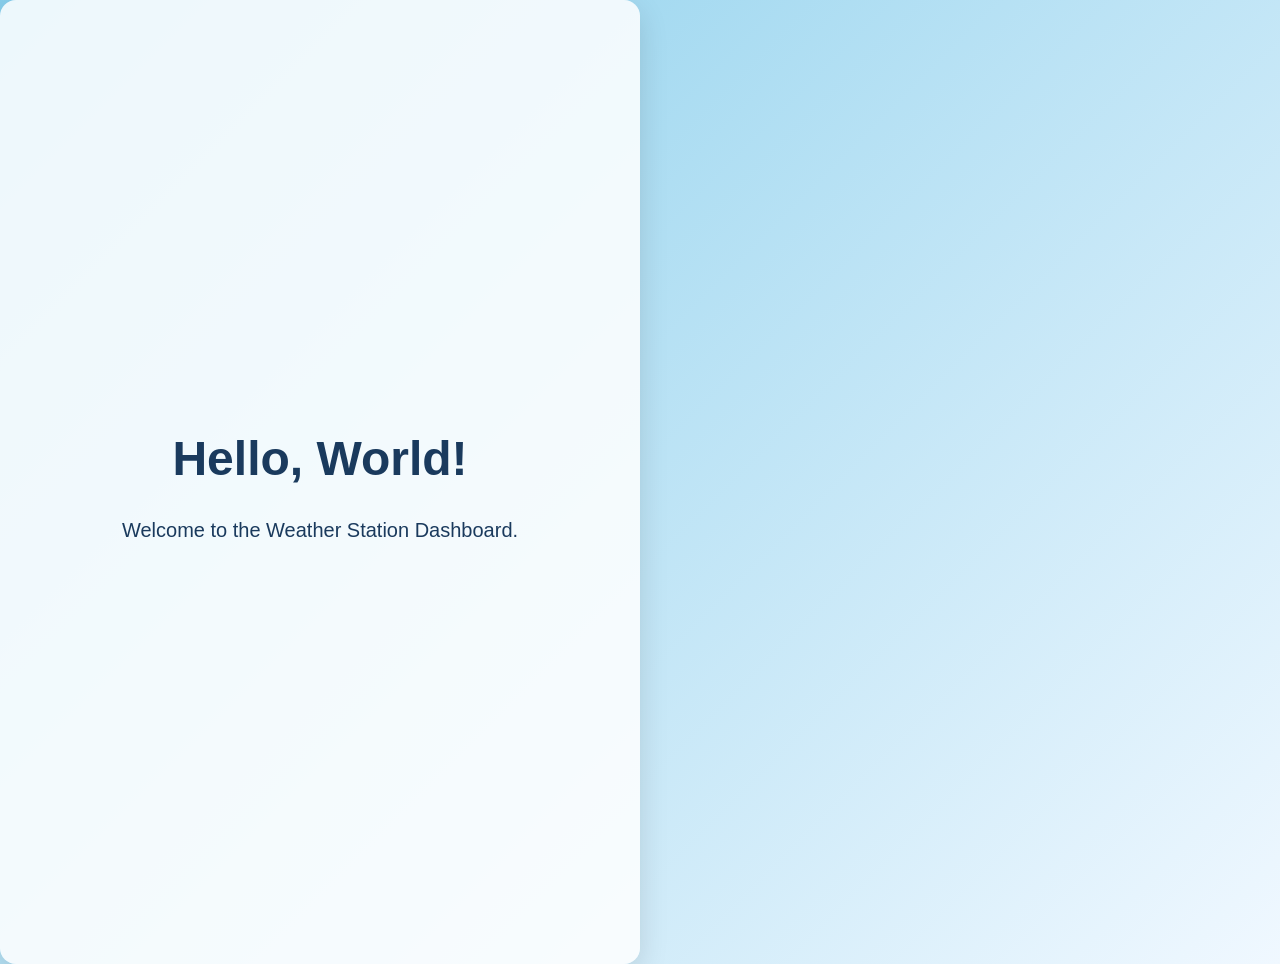
==== Dashboard/index.html @ 69f01187 "Added Dashboard Page and Updated Flask App to Serve Static Files" ====
<!DOCTYPE html>
<html lang="en">
<head>
  <meta charset="UTF-8">
  <meta name="viewport" content="width=device-width, initial-scale=1.0">
  <title>Weather Station Dashboard</title>
  <link rel="stylesheet" href="styles.css">
</head>
<body>
  <main class="card">
    <h1>Hello, World!</h1>
    <p>Welcome to the Weather Station Dashboard.</p>
  </main>
</body>
</html>
---- Dashboard/styles.css ----
body {
  font-family: Arial, sans-serif;
  margin: 0;
  padding: 0;
  background: linear-gradient(135deg, #87ceeb 0%, #f0f8ff 100%);
  color: #1a3a5d;
}

main {
  display: flex;
  flex-direction: column;
  align-items: center;
  justify-content: center;
  min-height: 100vh;
  padding: 2rem;
}

h1 {
  font-size: 3rem;
  margin-bottom: 0.5rem;
}

p {
  font-size: 1.25rem;
  line-height: 1.6;
}

.card {
  background: rgba(255, 255, 255, 0.85);
  border-radius: 1rem;
  box-shadow: 0 10px 30px rgba(0, 0, 0, 0.12);
  padding: 2rem;
  max-width: 36rem;
  text-align: center;
}
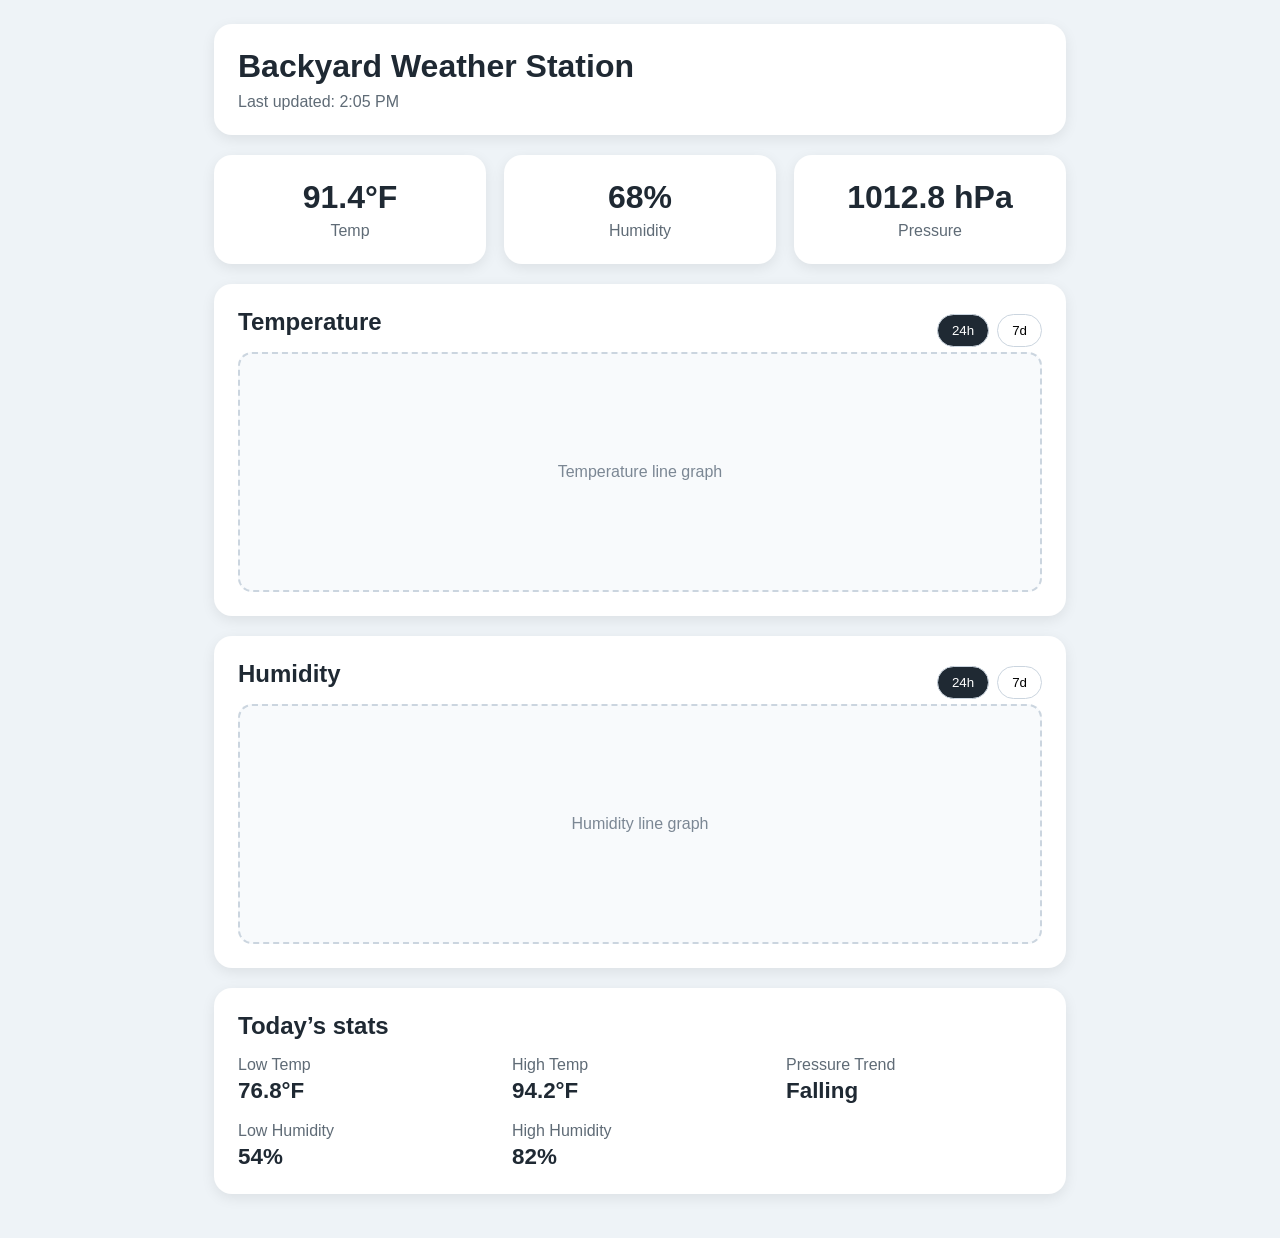
==== commit 89cc67fb: "added randonm seed data to database, added database helper functions, updated commit message with ne" ====
--- a/Dashboard/index.html
+++ b/Dashboard/index.html
@@ -1,15 +1,95 @@
 <!DOCTYPE html>
 <html lang="en">
 <head>
-  <meta charset="UTF-8">
-  <meta name="viewport" content="width=device-width, initial-scale=1.0">
-  <title>Weather Station Dashboard</title>
-  <link rel="stylesheet" href="styles.css">
+  <meta charset="UTF-8" />
+  <meta name="viewport" content="width=device-width, initial-scale=1.0" />
+  <title>Backyard Weather Station</title>
+  <link rel="stylesheet" href="styles.css" />
 </head>
 <body>
-  <main class="card">
-    <h1>Hello, World!</h1>
-    <p>Welcome to the Weather Station Dashboard.</p>
+  <main class="dashboard">
+    <header class="header">
+      <h1>Backyard Weather Station</h1>
+      <p>Last updated: <span id="lastUpdated">2:05 PM</span></p>
+    </header>
+
+    <section class="current-conditions">
+      <div class="card">
+        <div class="value">91.4°F</div>
+        <div class="label" id="currentTemp">Temp</div>
+      </div>
+
+      <div class="card">
+        <div class="value">68%</div>
+        <div class="label" id="currentHumidity">Humidity</div>
+      </div>
+
+      <div class="card">
+        <div class="value">1012.8 hPa</div>
+        <div class="label" id="currentPressure">Pressure</div>
+      </div>
+    </section>
+
+    <section class="panel">
+      <div class="panel-header">
+        <h2>Temperature</h2>
+
+        <div class="range-buttons">
+          <button class="active">24h</button>
+          <button>7d</button>
+        </div>
+      </div>
+
+      <div class="graph-placeholder">
+        Temperature line graph
+      </div>
+    </section>
+
+    <section class="panel">
+      <div class="panel-header">
+        <h2>Humidity</h2>
+
+        <div class="range-buttons">
+          <button class="active">24h</button>
+          <button>7d</button>
+        </div>
+      </div>
+
+      <div class="graph-placeholder">
+        Humidity line graph
+      </div>
+    </section>
+
+    <section class="stats">
+      <h2>Today’s stats</h2>
+
+<div class="stats-grid">
+  <div>
+    <span class="stat-label">Low Temp</span>
+    <span class="stat-value" id="dailyLow">76.8°F</span>
+  </div>
+
+  <div>
+    <span class="stat-label">High Temp</span>
+    <span class="stat-value" id="dailyHigh">94.2°F</span>
+  </div>
+
+  <div>
+    <span class="stat-label">Pressure Trend</span>
+    <span class="stat-value" id="pressureTrend">Falling</span>
+  </div>
+
+  <div>
+    <span class="stat-label">Low Humidity</span>
+    <span class="stat-value" id="dailyHumidityLow">54%</span>
+  </div>
+
+  <div>
+    <span class="stat-label">High Humidity</span>
+    <span class="stat-value" id="dailyHumidityHigh">82%</span>
+  </div>
+</div>
+    </section>
   </main>
 </body>
-</html>
+</html>
--- a/Dashboard/styles.css
+++ b/Dashboard/styles.css
@@ -1,35 +1,139 @@
-body {
-  font-family: Arial, sans-serif;
-  margin: 0;
-  padding: 0;
-  background: linear-gradient(135deg, #87ceeb 0%, #f0f8ff 100%);
-  color: #1a3a5d;
+* {
+  box-sizing: border-box;
 }
 
-main {
-  display: flex;
-  flex-direction: column;
-  align-items: center;
-  justify-content: center;
-  min-height: 100vh;
-  padding: 2rem;
+body {
+  margin: 0;
+  font-family: Arial, Helvetica, sans-serif;
+  background: #eef3f7;
+  color: #1f2933;
 }
 
-h1 {
-  font-size: 3rem;
-  margin-bottom: 0.5rem;
+.dashboard {
+  max-width: 900px;
+  margin: 0 auto;
+  padding: 24px;
 }
 
-p {
-  font-size: 1.25rem;
-  line-height: 1.6;
+.header {
+  background: white;
+  padding: 24px;
+  border-radius: 18px;
+  margin-bottom: 20px;
+  box-shadow: 0 4px 14px rgba(0, 0, 0, 0.08);
+}
+
+.header h1 {
+  margin: 0 0 8px;
+  font-size: 2rem;
+}
+
+.header p {
+  margin: 0;
+  color: #5f6b76;
+}
+
+.current-conditions {
+  display: grid;
+  grid-template-columns: repeat(3, 1fr);
+  gap: 18px;
+  margin-bottom: 20px;
 }
 
 .card {
-  background: rgba(255, 255, 255, 0.85);
-  border-radius: 1rem;
-  box-shadow: 0 10px 30px rgba(0, 0, 0, 0.12);
-  padding: 2rem;
-  max-width: 36rem;
+  background: white;
+  padding: 24px;
+  border-radius: 18px;
   text-align: center;
+  box-shadow: 0 4px 14px rgba(0, 0, 0, 0.08);
 }
+
+.value {
+  font-size: 2rem;
+  font-weight: 700;
+}
+
+.label {
+  margin-top: 6px;
+  color: #5f6b76;
+}
+
+.panel,
+.stats {
+  background: white;
+  padding: 24px;
+  border-radius: 18px;
+  margin-bottom: 20px;
+  box-shadow: 0 4px 14px rgba(0, 0, 0, 0.08);
+}
+
+.panel h2,
+.stats h2 {
+  margin: 0 0 16px;
+}
+
+.panel-header {
+  display: flex;
+  justify-content: space-between;
+  gap: 16px;
+  align-items: center;
+}
+
+.range-buttons {
+  display: flex;
+  gap: 8px;
+}
+
+.range-buttons button {
+  border: 1px solid #cbd5df;
+  background: white;
+  border-radius: 999px;
+  padding: 8px 14px;
+  cursor: pointer;
+}
+
+.range-buttons button.active {
+  background: #1f2933;
+  color: white;
+}
+
+.graph-placeholder {
+  height: 240px;
+  border: 2px dashed #cbd5df;
+  border-radius: 14px;
+  display: flex;
+  align-items: center;
+  justify-content: center;
+  color: #7b8794;
+  background: #f8fafc;
+}
+
+.stats-grid {
+  display: grid;
+  grid-template-columns: repeat(3, 1fr);
+  gap: 18px;
+}
+
+.stat-label {
+  display: block;
+  color: #5f6b76;
+}
+
+.stat-value {
+  display: block;
+  font-size: 1.4rem;
+  font-weight: 700;
+  margin-top: 4px;
+}
+
+@media (max-width: 700px) {
+  .current-conditions,
+  .stats-grid {
+    grid-template-columns: 1fr;
+  }
+
+  .panel-header {
+    flex-direction: column;
+    align-items: flex-start;
+  }
+}
